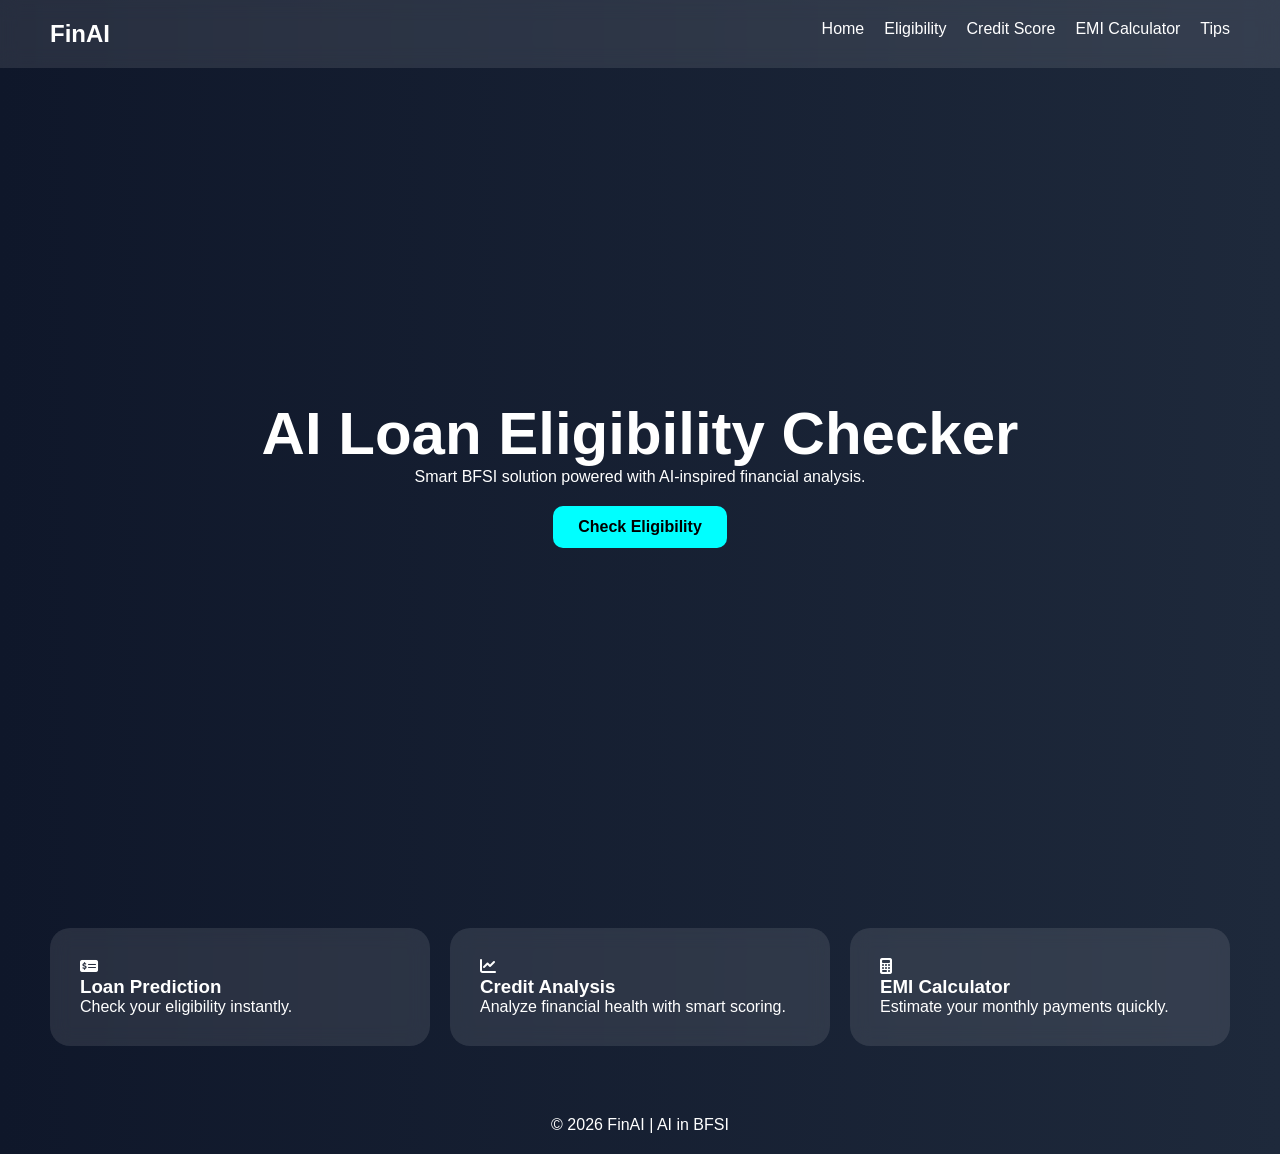
==== index.html @ 0c449413 "Add files via upload" ====
<!DOCTYPE html>
<html lang="en">
<head>
    <meta charset="UTF-8">
    <meta name="viewport" content="width=device-width, initial-scale=1.0">
    <title>AI Loan Eligibility Checker</title>
    <link rel="stylesheet" href="style.css">
    <link rel="stylesheet" href="https://cdnjs.cloudflare.com/ajax/libs/font-awesome/6.5.1/css/all.min.css">
</head>
<body>

<header>
    <nav class="navbar">
        <h2>FinAI</h2>
        <ul>
            <li><a href="index.html">Home</a></li>
            <li><a href="eligibility.html">Eligibility</a></li>
            <li><a href="credit-score.html">Credit Score</a></li>
            <li><a href="emi-calculator.html">EMI Calculator</a></li>
            <li><a href="tips.html">Tips</a></li>
        </ul>
    </nav>
</header>

<section class="hero">
    <div class="hero-content">
        <h1>AI Loan Eligibility Checker</h1>
        <p>Smart BFSI solution powered with AI-inspired financial analysis.</p>
        <a href="eligibility.html" class="btn">Check Eligibility</a>
    </div>
</section>

<section class="features">
    <div class="card">
        <i class="fa-solid fa-money-check-dollar"></i>
        <h3>Loan Prediction</h3>
        <p>Check your eligibility instantly.</p>
    </div>

    <div class="card">
        <i class="fa-solid fa-chart-line"></i>
        <h3>Credit Analysis</h3>
        <p>Analyze financial health with smart scoring.</p>
    </div>

    <div class="card">
        <i class="fa-solid fa-calculator"></i>
        <h3>EMI Calculator</h3>
        <p>Estimate your monthly payments quickly.</p>
    </div>
</section>

<footer>
    <p>© 2026 FinAI | AI in BFSI</p>
</footer>

</body>
</html>
---- style.css ----
* {
    margin: 0;
    padding: 0;
    box-sizing: border-box;
    scroll-behavior: smooth;
    font-family: Arial, sans-serif;
}

body {
    background: linear-gradient(to right, #0f172a, #1e293b);
    color: white;
}

.navbar {
    display: flex;
    justify-content: space-between;
    padding: 20px 50px;
    background: rgba(255,255,255,0.1);
    backdrop-filter: blur(10px);
}

.navbar ul {
    display: flex;
    gap: 20px;
    list-style: none;
}

.navbar a {
    text-decoration: none;
    color: white;
    transition: 0.3s;
}

.navbar a:hover {
    color: cyan;
}

.hero {
    height: 90vh;
    display: flex;
    justify-content: center;
    align-items: center;
    text-align: center;
}

.hero-content h1 {
    font-size: 60px;
}

.btn {
    display: inline-block;
    margin-top: 20px;
    padding: 12px 25px;
    background: cyan;
    color: black;
    border-radius: 10px;
    text-decoration: none;
    font-weight: bold;
}

.features,
.tips-container {
    display: grid;
    grid-template-columns: repeat(auto-fit, minmax(250px,1fr));
    gap: 20px;
    padding: 50px;
}

.card,
.glass-card {
    background: rgba(255,255,255,0.1);
    padding: 30px;
    border-radius: 20px;
    backdrop-filter: blur(10px);
    transition: 0.3s;
}

.card:hover,
.glass-card:hover {
    transform: translateY(-10px);
}

.form-section,
.credit-section,
.emi-section {
    display: flex;
    justify-content: center;
    align-items: center;
    height: 90vh;
}

input {
    width: 100%;
    padding: 12px;
    margin: 10px 0;
    border: none;
    border-radius: 10px;
}

button {
    width: 100%;
    padding: 12px;
    background: cyan;
    border: none;
    border-radius: 10px;
    cursor: pointer;
    font-weight: bold;
}

#result,
#creditResult,
#emiResult {
    margin-top: 20px;
    font-size: 20px;
}

footer {
    text-align: center;
    padding: 20px;
}

@media(max-width:768px){
    .navbar {
        flex-direction: column;
        align-items: center;
    }

    .hero-content h1 {
        font-size: 40px;
    }
}
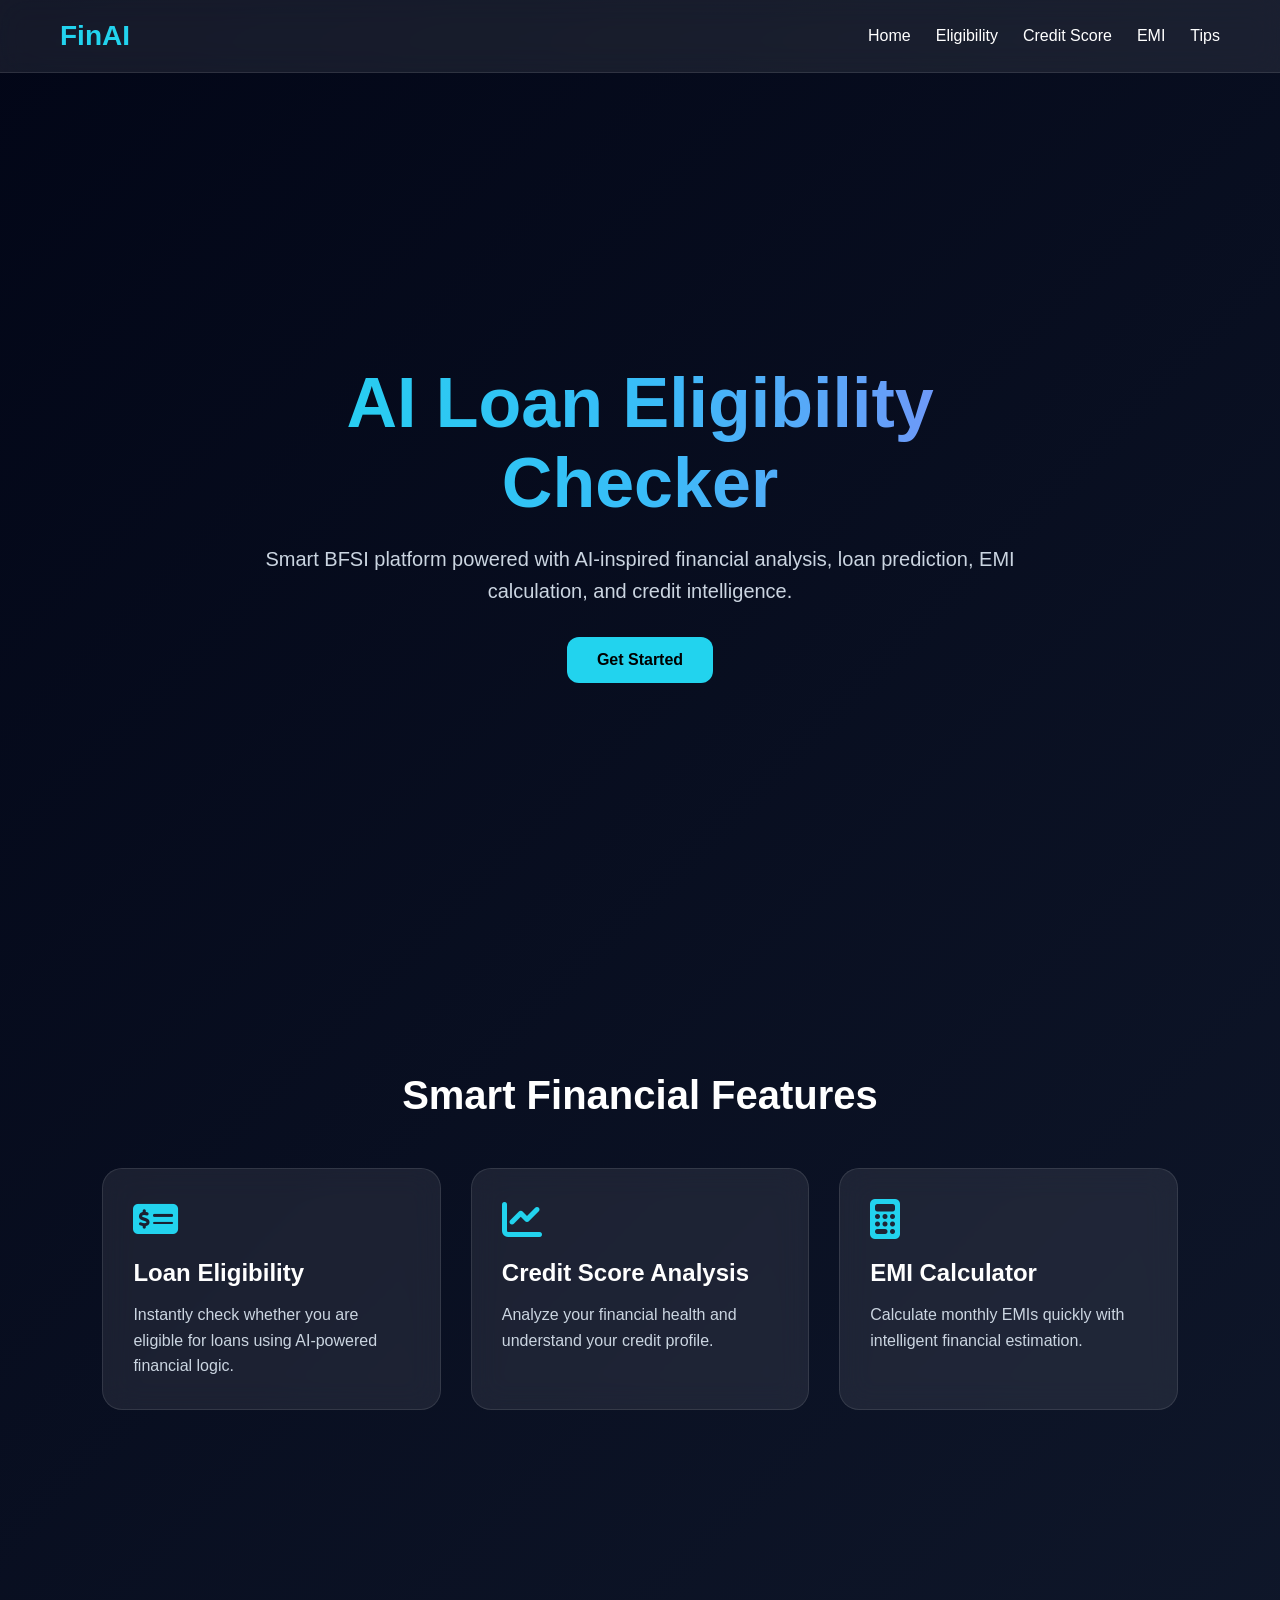
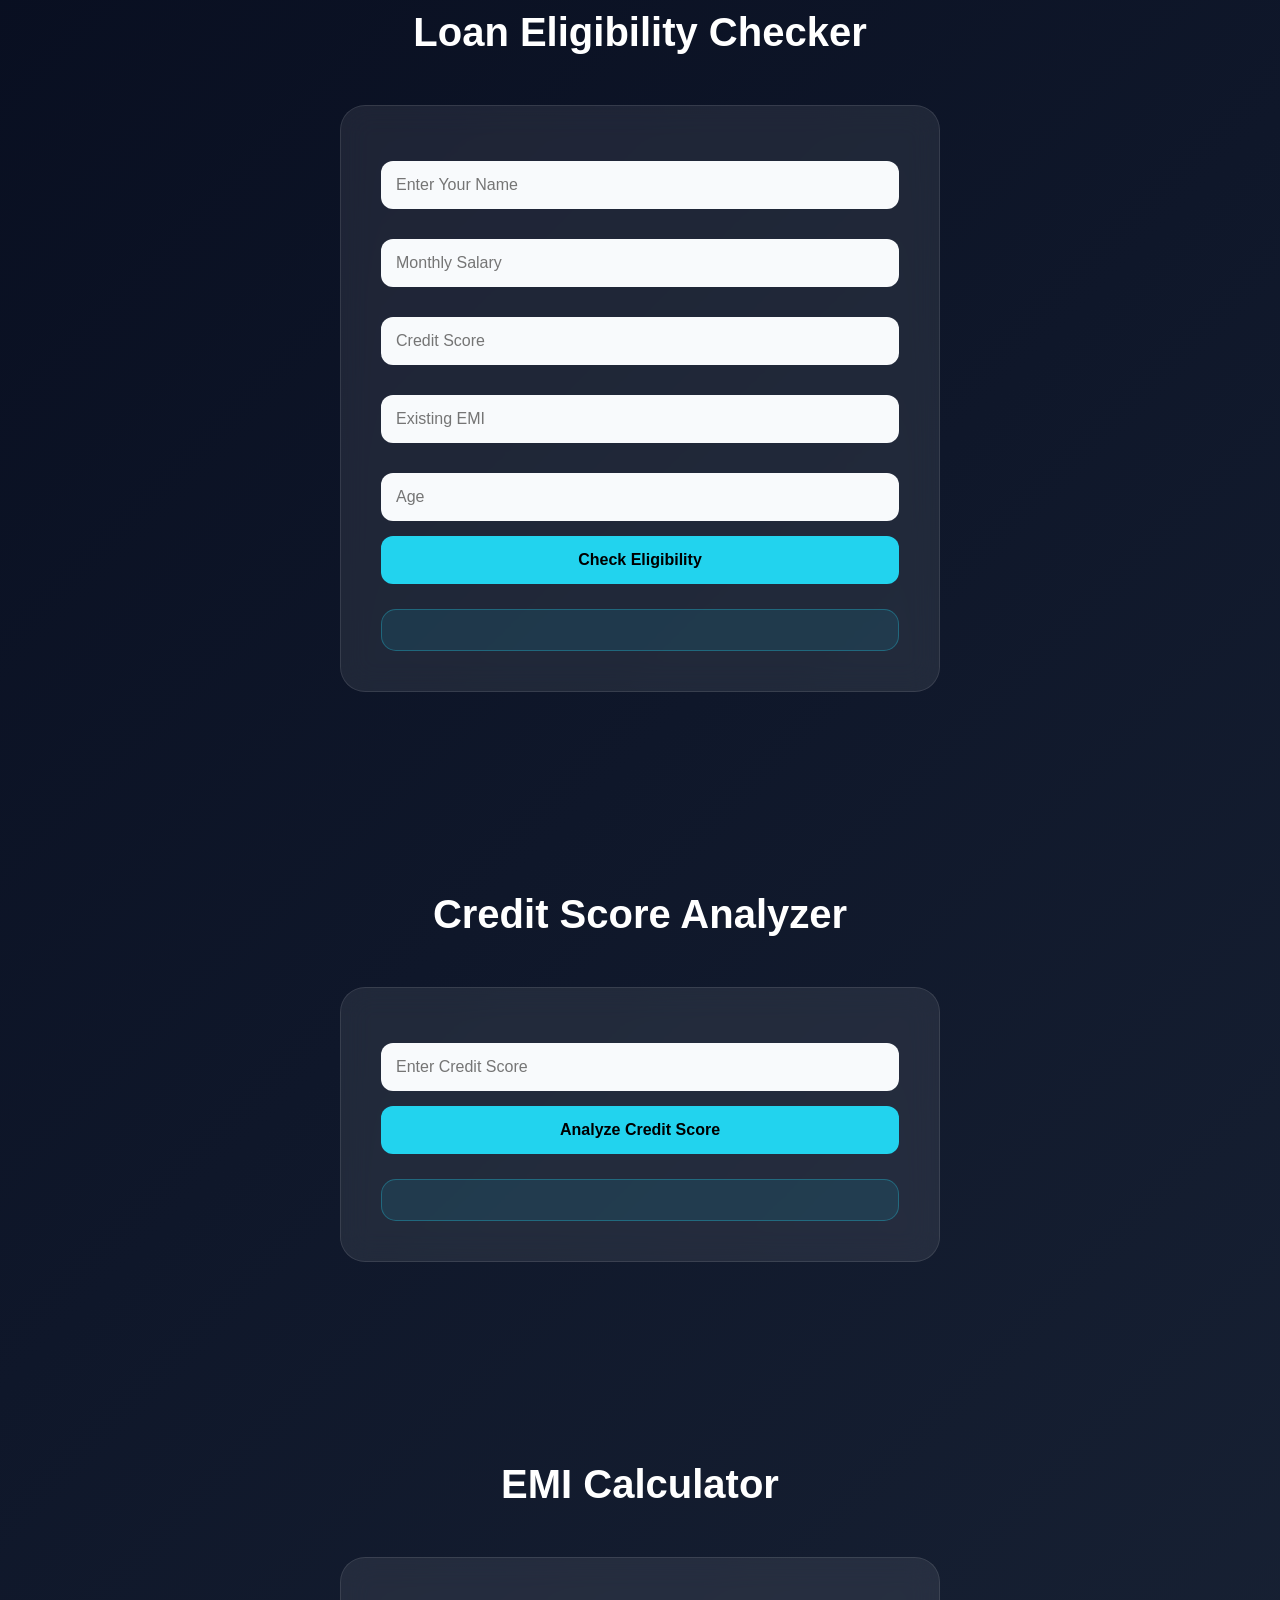
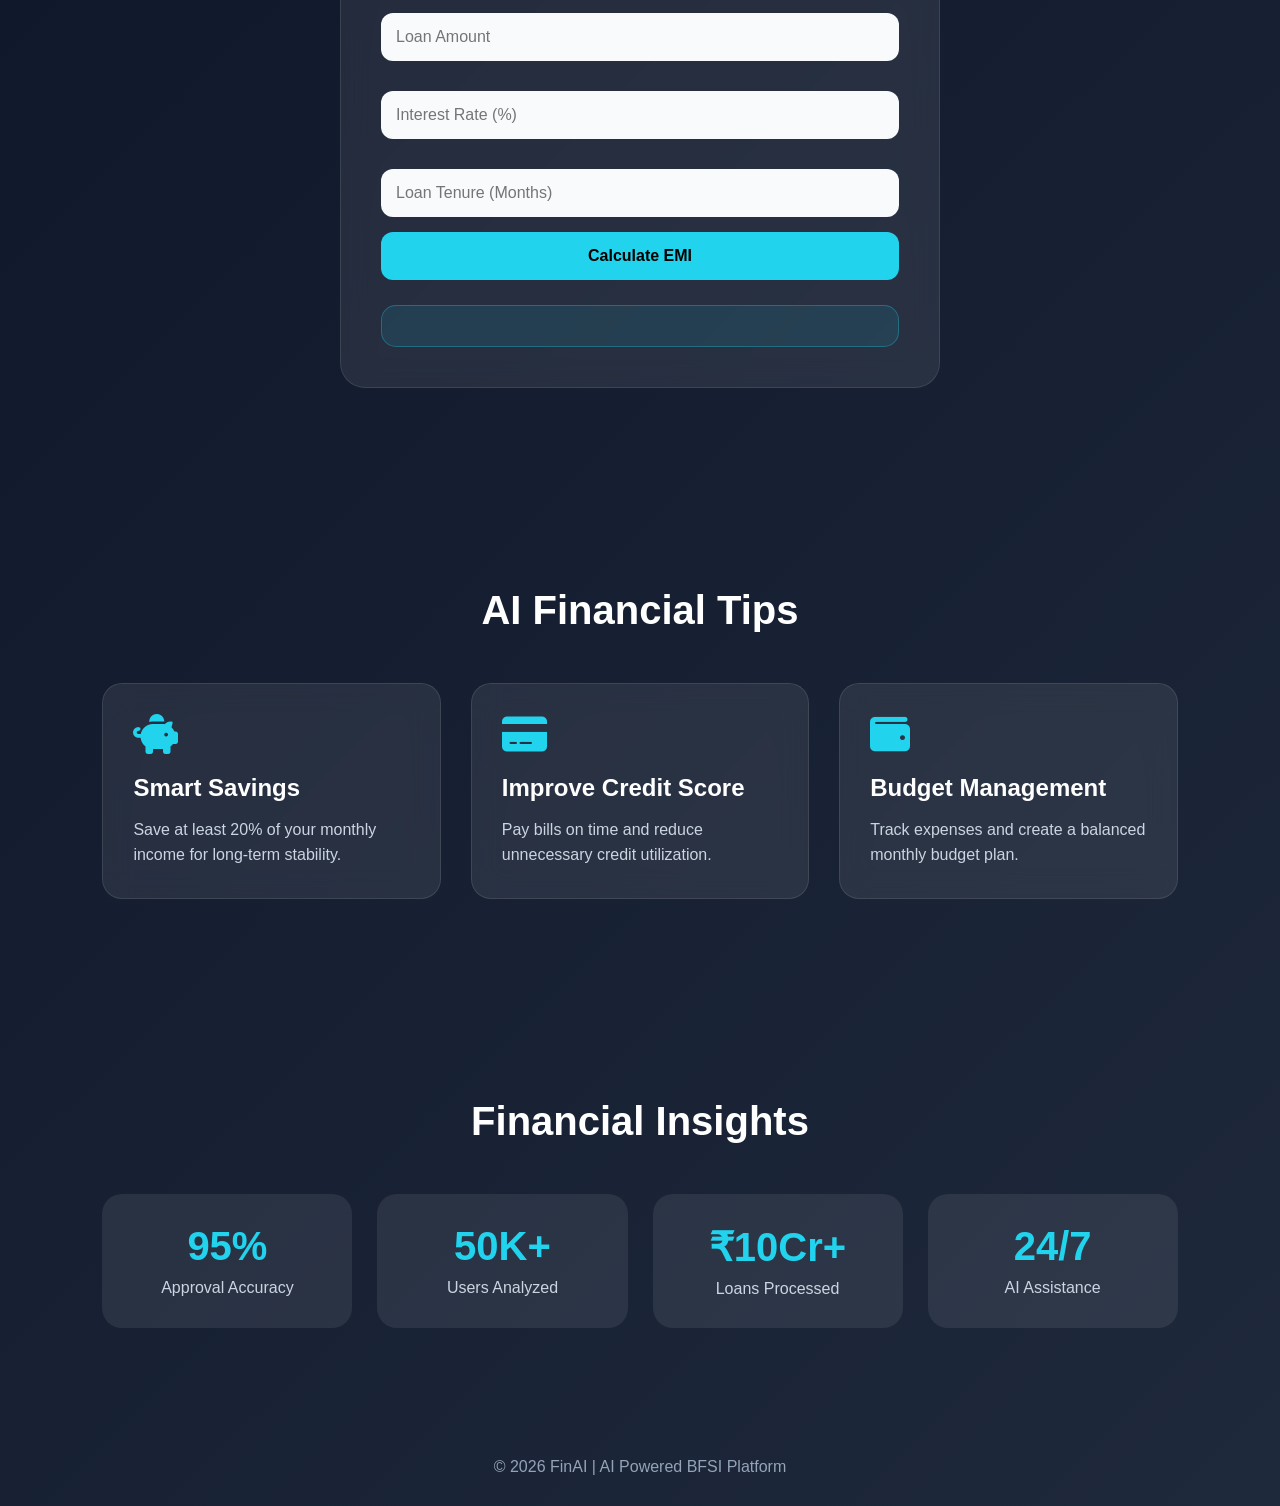
==== commit 1c03f461: "index.html" ====
--- a/index.html
+++ b/index.html
@@ -3,56 +3,305 @@
 <head>
     <meta charset="UTF-8">
     <meta name="viewport" content="width=device-width, initial-scale=1.0">
-    <title>AI Loan Eligibility Checker</title>
+    <title>FinAI - AI Loan Eligibility Checker</title>
+
+    <!-- CSS -->
     <link rel="stylesheet" href="style.css">
-    <link rel="stylesheet" href="https://cdnjs.cloudflare.com/ajax/libs/font-awesome/6.5.1/css/all.min.css">
+
+    <!-- Font Awesome -->
+    <link rel="stylesheet"
+    href="https://cdnjs.cloudflare.com/ajax/libs/font-awesome/6.5.1/css/all.min.css">
 </head>
+
 <body>
 
-<header>
+    <!-- Navbar -->
+
     <nav class="navbar">
-        <h2>FinAI</h2>
+
+        <div class="logo">FinAI</div>
+
         <ul>
-            <li><a href="index.html">Home</a></li>
-            <li><a href="eligibility.html">Eligibility</a></li>
-            <li><a href="credit-score.html">Credit Score</a></li>
-            <li><a href="emi-calculator.html">EMI Calculator</a></li>
-            <li><a href="tips.html">Tips</a></li>
+            <li><a href="#home">Home</a></li>
+            <li><a href="#eligibility">Eligibility</a></li>
+            <li><a href="#credit">Credit Score</a></li>
+            <li><a href="#emi">EMI</a></li>
+            <li><a href="#tips">Tips</a></li>
         </ul>
+
     </nav>
-</header>
-
-<section class="hero">
-    <div class="hero-content">
-        <h1>AI Loan Eligibility Checker</h1>
-        <p>Smart BFSI solution powered with AI-inspired financial analysis.</p>
-        <a href="eligibility.html" class="btn">Check Eligibility</a>
-    </div>
-</section>
-
-<section class="features">
-    <div class="card">
-        <i class="fa-solid fa-money-check-dollar"></i>
-        <h3>Loan Prediction</h3>
-        <p>Check your eligibility instantly.</p>
-    </div>
-
-    <div class="card">
-        <i class="fa-solid fa-chart-line"></i>
-        <h3>Credit Analysis</h3>
-        <p>Analyze financial health with smart scoring.</p>
-    </div>
-
-    <div class="card">
-        <i class="fa-solid fa-calculator"></i>
-        <h3>EMI Calculator</h3>
-        <p>Estimate your monthly payments quickly.</p>
-    </div>
-</section>
-
-<footer>
-    <p>© 2026 FinAI | AI in BFSI</p>
-</footer>
+
+    <!-- Hero Section -->
+
+    <section id="home" class="hero">
+
+        <div class="hero-content">
+
+            <h1>AI Loan Eligibility Checker</h1>
+
+            <p>
+                Smart BFSI platform powered with AI-inspired
+                financial analysis, loan prediction,
+                EMI calculation, and credit intelligence.
+            </p>
+
+            <a href="#eligibility" class="btn">
+                Get Started
+            </a>
+
+        </div>
+
+    </section>
+
+    <!-- Features -->
+
+    <section class="section">
+
+        <h2 class="section-title">
+            Smart Financial Features
+        </h2>
+
+        <div class="card-container">
+
+            <div class="card">
+
+                <i class="fa-solid fa-money-check-dollar"></i>
+
+                <h3>Loan Eligibility</h3>
+
+                <p>
+                    Instantly check whether you are eligible
+                    for loans using AI-powered financial logic.
+                </p>
+
+            </div>
+
+            <div class="card">
+
+                <i class="fa-solid fa-chart-line"></i>
+
+                <h3>Credit Score Analysis</h3>
+
+                <p>
+                    Analyze your financial health and
+                    understand your credit profile.
+                </p>
+
+            </div>
+
+            <div class="card">
+
+                <i class="fa-solid fa-calculator"></i>
+
+                <h3>EMI Calculator</h3>
+
+                <p>
+                    Calculate monthly EMIs quickly with
+                    intelligent financial estimation.
+                </p>
+
+            </div>
+
+        </div>
+
+    </section>
+
+    <!-- Eligibility Section -->
+
+    <section id="eligibility" class="section">
+
+        <h2 class="section-title">
+            Loan Eligibility Checker
+        </h2>
+
+        <div class="form-box">
+
+            <input type="text"
+            id="name"
+            placeholder="Enter Your Name">
+
+            <input type="number"
+            id="salary"
+            placeholder="Monthly Salary">
+
+            <input type="number"
+            id="score"
+            placeholder="Credit Score">
+
+            <input type="number"
+            id="emiInput"
+            placeholder="Existing EMI">
+
+            <input type="number"
+            id="age"
+            placeholder="Age">
+
+            <button onclick="checkEligibility()">
+                Check Eligibility
+            </button>
+
+            <div id="result" class="result-box"></div>
+
+        </div>
+
+    </section>
+
+    <!-- Credit Score Section -->
+
+    <section id="credit" class="section">
+
+        <h2 class="section-title">
+            Credit Score Analyzer
+        </h2>
+
+        <div class="form-box">
+
+            <input type="number"
+            id="creditInput"
+            placeholder="Enter Credit Score">
+
+            <button onclick="analyzeCredit()">
+                Analyze Credit Score
+            </button>
+
+            <div id="creditResult" class="result-box"></div>
+
+        </div>
+
+    </section>
+
+    <!-- EMI Calculator -->
+
+    <section id="emi" class="section">
+
+        <h2 class="section-title">
+            EMI Calculator
+        </h2>
+
+        <div class="form-box">
+
+            <input type="number"
+            id="loan"
+            placeholder="Loan Amount">
+
+            <input type="number"
+            id="rate"
+            placeholder="Interest Rate (%)">
+
+            <input type="number"
+            id="time"
+            placeholder="Loan Tenure (Months)">
+
+            <button onclick="calculateEMI()">
+                Calculate EMI
+            </button>
+
+            <div id="emiResult" class="result-box"></div>
+
+        </div>
+
+    </section>
+
+    <!-- Financial Tips -->
+
+    <section id="tips" class="section">
+
+        <h2 class="section-title">
+            AI Financial Tips
+        </h2>
+
+        <div class="card-container">
+
+            <div class="card">
+
+                <i class="fa-solid fa-piggy-bank"></i>
+
+                <h3>Smart Savings</h3>
+
+                <p>
+                    Save at least 20% of your monthly
+                    income for long-term stability.
+                </p>
+
+            </div>
+
+            <div class="card">
+
+                <i class="fa-solid fa-credit-card"></i>
+
+                <h3>Improve Credit Score</h3>
+
+                <p>
+                    Pay bills on time and reduce
+                    unnecessary credit utilization.
+                </p>
+
+            </div>
+
+            <div class="card">
+
+                <i class="fa-solid fa-wallet"></i>
+
+                <h3>Budget Management</h3>
+
+                <p>
+                    Track expenses and create a
+                    balanced monthly budget plan.
+                </p>
+
+            </div>
+
+        </div>
+
+    </section>
+
+    <!-- Statistics -->
+
+    <section class="section">
+
+        <h2 class="section-title">
+            Financial Insights
+        </h2>
+
+        <div class="stats">
+
+            <div class="stat-card">
+                <h2>95%</h2>
+                <p>Approval Accuracy</p>
+            </div>
+
+            <div class="stat-card">
+                <h2>50K+</h2>
+                <p>Users Analyzed</p>
+            </div>
+
+            <div class="stat-card">
+                <h2>₹10Cr+</h2>
+                <p>Loans Processed</p>
+            </div>
+
+            <div class="stat-card">
+                <h2>24/7</h2>
+                <p>AI Assistance</p>
+            </div>
+
+        </div>
+
+    </section>
+
+    <!-- Footer -->
+
+    <footer>
+
+        <p>
+            © 2026 FinAI | AI Powered BFSI Platform
+        </p>
+
+    </footer>
+
+    <!-- JavaScript -->
+
+    <script src="script.js"></script>
 
 </body>
-</html>+</html>
--- a/style.css
+++ b/style.css
@@ -1,131 +1,277 @@
-* {
-    margin: 0;
-    padding: 0;
-    box-sizing: border-box;
-    scroll-behavior: smooth;
-    font-family: Arial, sans-serif;
-}
-
-body {
-    background: linear-gradient(to right, #0f172a, #1e293b);
-    color: white;
-}
-
-.navbar {
-    display: flex;
-    justify-content: space-between;
-    padding: 20px 50px;
-    background: rgba(255,255,255,0.1);
-    backdrop-filter: blur(10px);
-}
-
-.navbar ul {
-    display: flex;
-    gap: 20px;
-    list-style: none;
-}
-
-.navbar a {
-    text-decoration: none;
-    color: white;
-    transition: 0.3s;
-}
-
-.navbar a:hover {
-    color: cyan;
-}
-
-.hero {
-    height: 90vh;
-    display: flex;
-    justify-content: center;
-    align-items: center;
-    text-align: center;
-}
-
-.hero-content h1 {
-    font-size: 60px;
-}
-
-.btn {
-    display: inline-block;
-    margin-top: 20px;
-    padding: 12px 25px;
-    background: cyan;
-    color: black;
-    border-radius: 10px;
-    text-decoration: none;
-    font-weight: bold;
-}
-
-.features,
-.tips-container {
-    display: grid;
-    grid-template-columns: repeat(auto-fit, minmax(250px,1fr));
-    gap: 20px;
-    padding: 50px;
-}
-
-.card,
-.glass-card {
-    background: rgba(255,255,255,0.1);
-    padding: 30px;
-    border-radius: 20px;
-    backdrop-filter: blur(10px);
-    transition: 0.3s;
-}
-
-.card:hover,
-.glass-card:hover {
-    transform: translateY(-10px);
-}
-
-.form-section,
-.credit-section,
-.emi-section {
-    display: flex;
-    justify-content: center;
-    align-items: center;
-    height: 90vh;
-}
-
-input {
-    width: 100%;
-    padding: 12px;
-    margin: 10px 0;
-    border: none;
-    border-radius: 10px;
-}
-
-button {
-    width: 100%;
-    padding: 12px;
-    background: cyan;
-    border: none;
-    border-radius: 10px;
-    cursor: pointer;
-    font-weight: bold;
-}
-
-#result,
-#creditResult,
-#emiResult {
-    margin-top: 20px;
-    font-size: 20px;
-}
-
-footer {
-    text-align: center;
-    padding: 20px;
-}
+*{
+    margin:0;
+    padding:0;
+    box-sizing:border-box;
+    font-family: 'Poppins', sans-serif;
+    scroll-behavior:smooth;
+}
+
+body{
+    background: linear-gradient(135deg,#020617,#0f172a,#1e293b);
+    color:white;
+    overflow-x:hidden;
+}
+
+/* Navbar */
+
+.navbar{
+    position:sticky;
+    top:0;
+    width:100%;
+    display:flex;
+    justify-content:space-between;
+    align-items:center;
+    padding:20px 60px;
+    background:rgba(255,255,255,0.08);
+    backdrop-filter: blur(15px);
+    z-index:1000;
+    border-bottom:1px solid rgba(255,255,255,0.1);
+}
+
+.logo{
+    font-size:28px;
+    font-weight:bold;
+    color:#22d3ee;
+}
+
+.navbar ul{
+    display:flex;
+    list-style:none;
+    gap:25px;
+}
+
+.navbar a{
+    text-decoration:none;
+    color:white;
+    transition:0.3s;
+    font-weight:500;
+}
+
+.navbar a:hover{
+    color:#22d3ee;
+}
+
+/* Hero Section */
+
+.hero{
+    min-height:100vh;
+    display:flex;
+    justify-content:center;
+    align-items:center;
+    text-align:center;
+    padding:40px;
+}
+
+.hero-content{
+    max-width:800px;
+}
+
+.hero h1{
+    font-size:70px;
+    margin-bottom:20px;
+    background:linear-gradient(to right,#22d3ee,#38bdf8,#818cf8);
+    -webkit-background-clip:text;
+    -webkit-text-fill-color:transparent;
+}
+
+.hero p{
+    font-size:20px;
+    color:#cbd5e1;
+    margin-bottom:30px;
+    line-height:1.6;
+}
+
+.btn{
+    display:inline-block;
+    padding:14px 30px;
+    background:#22d3ee;
+    color:black;
+    border-radius:12px;
+    text-decoration:none;
+    font-weight:bold;
+    transition:0.3s;
+}
+
+.btn:hover{
+    transform:translateY(-4px);
+    box-shadow:0 0 20px #22d3ee;
+}
+
+/* Section */
+
+.section{
+    padding:100px 8%;
+}
+
+.section-title{
+    text-align:center;
+    font-size:40px;
+    margin-bottom:50px;
+}
+
+/* Cards */
+
+.card-container{
+    display:grid;
+    grid-template-columns:repeat(auto-fit,minmax(280px,1fr));
+    gap:30px;
+}
+
+.card{
+    background:rgba(255,255,255,0.08);
+    border:1px solid rgba(255,255,255,0.1);
+    backdrop-filter:blur(15px);
+    border-radius:20px;
+    padding:30px;
+    transition:0.4s;
+    position:relative;
+    overflow:hidden;
+}
+
+.card:hover{
+    transform:translateY(-10px);
+    box-shadow:0 0 30px rgba(34,211,238,0.3);
+}
+
+.card i{
+    font-size:40px;
+    color:#22d3ee;
+    margin-bottom:20px;
+}
+
+.card h3{
+    margin-bottom:15px;
+    font-size:24px;
+}
+
+.card p{
+    color:#cbd5e1;
+    line-height:1.6;
+}
+
+/* Forms */
+
+.form-box{
+    max-width:600px;
+    margin:auto;
+    background:rgba(255,255,255,0.08);
+    padding:40px;
+    border-radius:25px;
+    backdrop-filter:blur(15px);
+    border:1px solid rgba(255,255,255,0.1);
+}
+
+.form-box input{
+    width:100%;
+    padding:15px;
+    margin:15px 0;
+    border:none;
+    border-radius:12px;
+    background:#f8fafc;
+    font-size:16px;
+}
+
+.form-box button{
+    width:100%;
+    padding:15px;
+    border:none;
+    border-radius:12px;
+    background:#22d3ee;
+    color:black;
+    font-weight:bold;
+    font-size:16px;
+    cursor:pointer;
+    transition:0.3s;
+}
+
+.form-box button:hover{
+    box-shadow:0 0 20px #22d3ee;
+}
+
+/* Result Box */
+
+.result-box{
+    margin-top:25px;
+    padding:20px;
+    border-radius:15px;
+    background:rgba(34,211,238,0.1);
+    border:1px solid rgba(34,211,238,0.3);
+    animation:fadeIn 0.5s ease;
+}
+
+@keyframes fadeIn{
+    from{
+        opacity:0;
+        transform:translateY(20px);
+    }
+    to{
+        opacity:1;
+        transform:translateY(0);
+    }
+}
+
+/* Statistics */
+
+.stats{
+    display:grid;
+    grid-template-columns:repeat(auto-fit,minmax(220px,1fr));
+    gap:25px;
+}
+
+.stat-card{
+    background:rgba(255,255,255,0.08);
+    padding:30px;
+    border-radius:20px;
+    text-align:center;
+    transition:0.3s;
+}
+
+.stat-card:hover{
+    transform:scale(1.05);
+}
+
+.stat-card h2{
+    font-size:40px;
+    color:#22d3ee;
+}
+
+.stat-card p{
+    margin-top:10px;
+    color:#cbd5e1;
+}
+
+/* Footer */
+
+footer{
+    text-align:center;
+    padding:30px;
+    color:#94a3b8;
+}
+
+/* Mobile */
 
 @media(max-width:768px){
-    .navbar {
-        flex-direction: column;
-        align-items: center;
-    }
-
-    .hero-content h1 {
-        font-size: 40px;
-    }
-}+
+    .navbar{
+        flex-direction:column;
+        gap:20px;
+        padding:20px;
+    }
+
+    .navbar ul{
+        flex-wrap:wrap;
+        justify-content:center;
+    }
+
+    .hero h1{
+        font-size:45px;
+    }
+
+    .hero p{
+        font-size:18px;
+    }
+
+    .section-title{
+        font-size:32px;
+    }
+}
